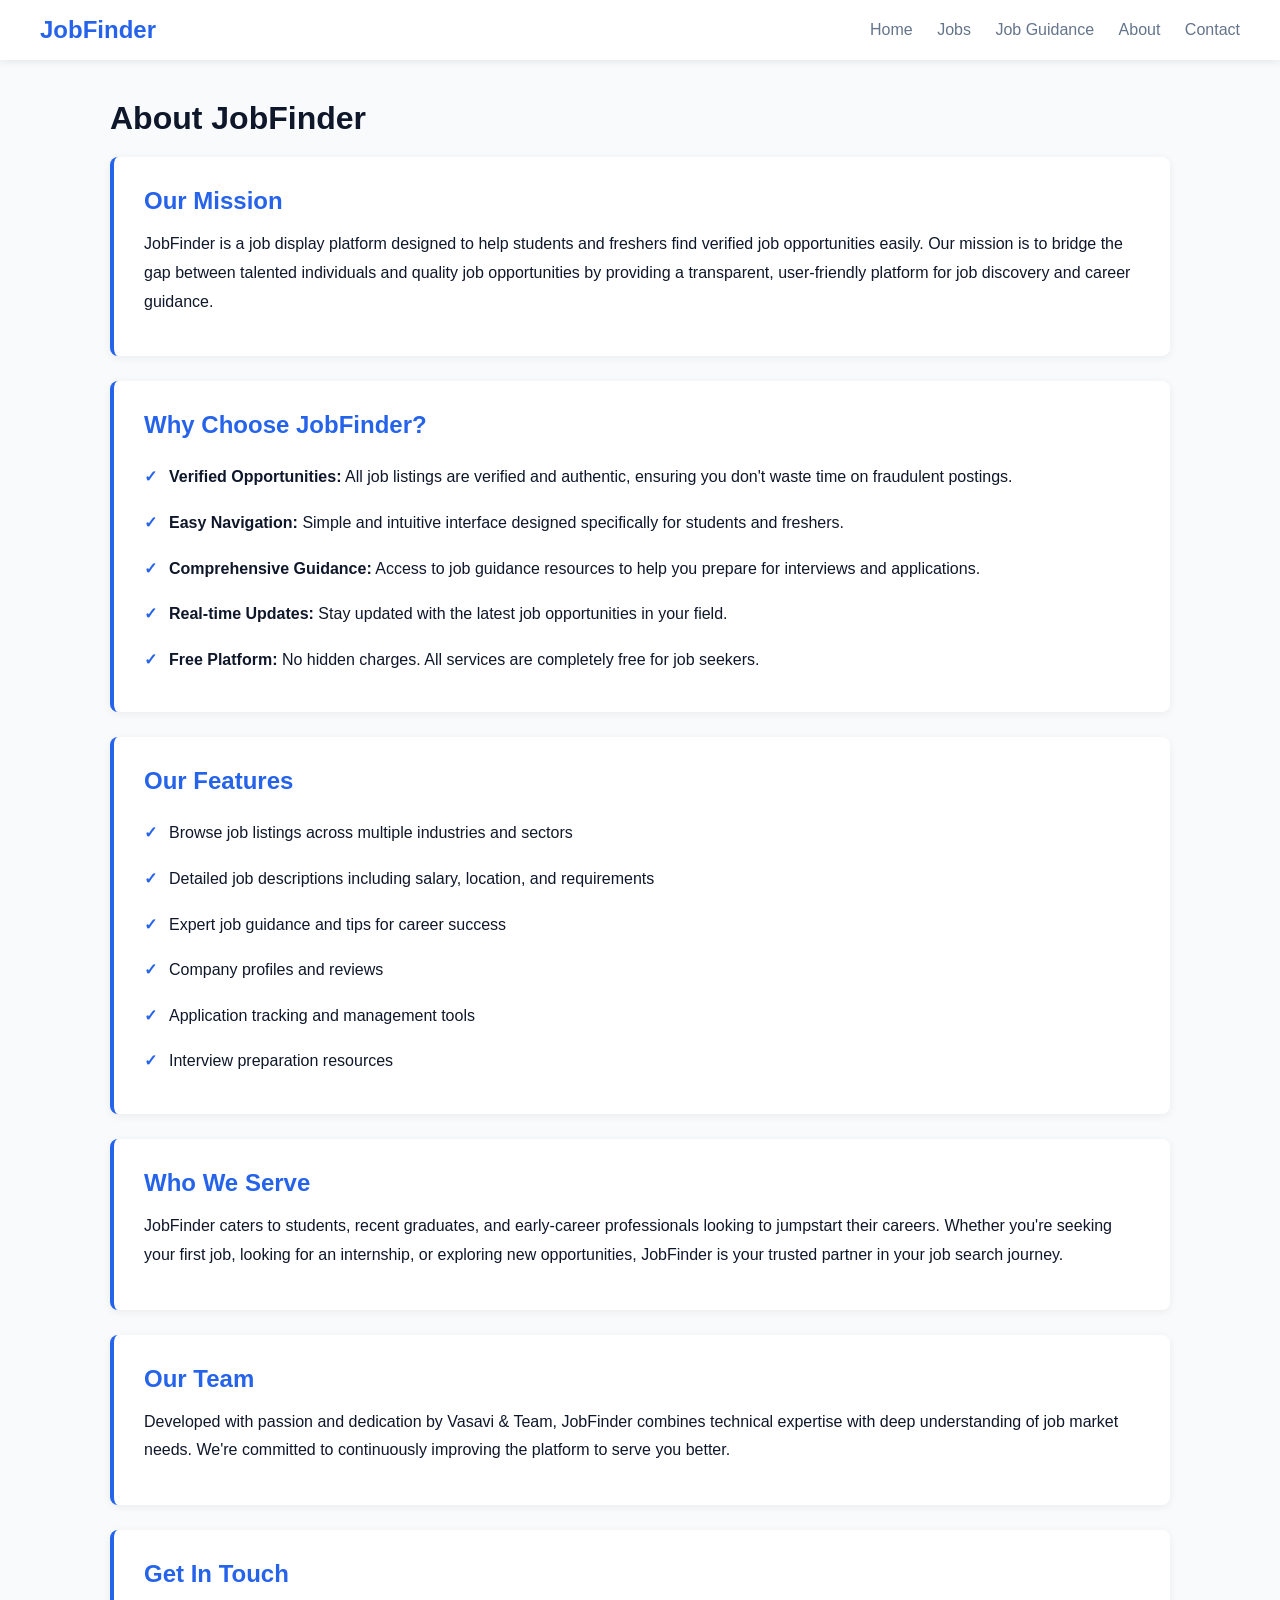
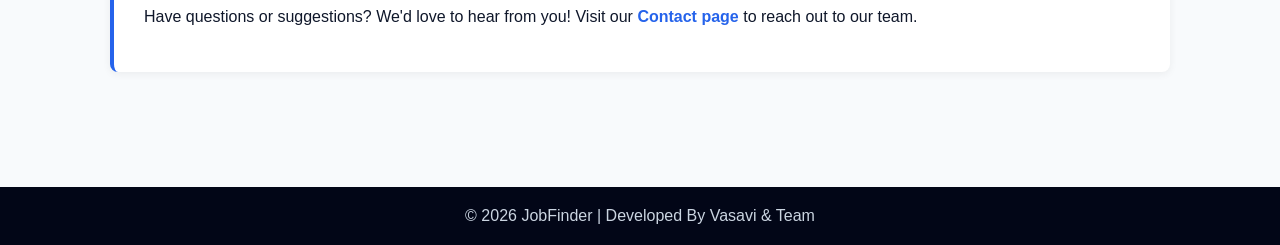
==== about.html @ 357fc119 "Add files via upload" ====
<!DOCTYPE html>
<html>
<head>
  <title>About</title>
  <link rel="stylesheet" href="css/style.css">
</head>
<body>

<!-- NAVBAR -->
<header class="navbar">
  <h2>JobFinder</h2>                      
  <nav>
    <a href="index.html">Home</a>
    <a href="jobs.html">Jobs</a>
    <a href="guidance.html">Job Guidance</a>
    <a href="about.html">About</a>
    <a href="contact.html">Contact</a>
  </nav>
</header>

<div class="container">
  <h1 class="page-title">About JobFinder</h1>
  
  <section class="about-section">
    <h2>Our Mission</h2>
    <p>
      JobFinder is a job display platform designed to help students and freshers
      find verified job opportunities easily. Our mission is to bridge the gap between 
      talented individuals and quality job opportunities by providing a transparent, 
      user-friendly platform for job discovery and career guidance.
    </p>
  </section>

  <section class="about-section">
    <h2>Why Choose JobFinder?</h2>
    <ul>
      <li><strong>Verified Opportunities:</strong> All job listings are verified and authentic, ensuring you don't waste time on fraudulent postings.</li>
      <li><strong>Easy Navigation:</strong> Simple and intuitive interface designed specifically for students and freshers.</li>
      <li><strong>Comprehensive Guidance:</strong> Access to job guidance resources to help you prepare for interviews and applications.</li>
      <li><strong>Real-time Updates:</strong> Stay updated with the latest job opportunities in your field.</li>
      <li><strong>Free Platform:</strong> No hidden charges. All services are completely free for job seekers.</li>
    </ul>
  </section>

  <section class="about-section">
    <h2>Our Features</h2>
    <ul>
      <li>Browse job listings across multiple industries and sectors</li>
      <li>Detailed job descriptions including salary, location, and requirements</li>
      <li>Expert job guidance and tips for career success</li>
      <li>Company profiles and reviews</li>
      <li>Application tracking and management tools</li>
      <li>Interview preparation resources</li>
    </ul>
  </section>

  <section class="about-section">
    <h2>Who We Serve</h2>
    <p>
      JobFinder caters to students, recent graduates, and early-career professionals 
      looking to jumpstart their careers. Whether you're seeking your first job, looking 
      for an internship, or exploring new opportunities, JobFinder is your trusted partner 
      in your job search journey.
    </p>
  </section>

  <section class="about-section">
    <h2>Our Team</h2>
    <p>
      Developed with passion and dedication by Vasavi & Team, JobFinder combines technical 
      expertise with deep understanding of job market needs. We're committed to continuously 
      improving the platform to serve you better.
    </p>
  </section>

  <section class="about-section">
    <h2>Get In Touch</h2>
    <p>
      Have questions or suggestions? We'd love to hear from you! Visit our 
      <a href="contact.html">Contact page</a> to reach out to our team.
    </p>
  </section>
</div>

<div class="footer">© 2026 JobFinder | Developed By Vasavi & Team</div>

</body>
</html>
---- css/style.css ----
:root {
  --primary: #2563eb;
  --dark: #0f172a;
  --light: #f8fafc;
  --gray: #64748b;
}

* {
  margin: 0;
  padding: 0;
  box-sizing: border-box;
  font-family: "Segoe UI", sans-serif;
}

body {
  background: var(--light);
  color: var(--dark);
}

/* Navbar */
.navbar {
  background: white;
  padding: 16px 40px;
  display: flex;
  justify-content: space-between;
  align-items: center;
  box-shadow: 0 2px 8px rgba(0,0,0,0.08);
}

.navbar h2 {
  color: var(--primary);
}

.navbar a {
  margin-left: 20px;
  text-decoration: none;
  color: var(--gray);
  font-weight: 500;
}

.navbar a:hover {
  color: var(--primary);
}

/* Container */
.container {
  max-width: 1100px;
  margin: auto;
  padding: 40px 20px;
}

/* Hero */
.hero {
  text-align: center;
  padding: 80px 20px;
  background: linear-gradient(135deg, #2563eb, #1e40af);
  color: white;
}

.hero h1 {
  font-size: 42px;
  margin-bottom: 10px;
}

.hero p {
  font-size: 18px;
  opacity: 0.9;
}

/* Jobs */
.jobs {
  display: grid;
  grid-template-columns: repeat(auto-fit, minmax(280px,1fr));
  gap: 25px;
}

.job-card {
  background: white;
  padding: 20px;
  border-radius: 10px;
  box-shadow: 0 2px 8px rgba(0,0,0,0.06);
  transition: transform 0.3s ease, box-shadow 0.3s ease;
}

.job-card:hover {
  transform: translateY(-5px);
  box-shadow: 0 8px 20px rgba(0,0,0,0.1);
}

.job-card h3 {
  color: var(--primary);
  margin-bottom: 8px;
  font-size: 18px;
}

.job-card p {
  color: var(--gray);
  font-size: 14px;
  margin-bottom: 6px;
  line-height: 1.5;
}

.job-card a {
  display: inline-block;
  margin-top: 10px;
  color: white;
  background: var(--primary);
  padding: 8px 14px;
  border-radius: 6px;
  text-decoration: none;
  font-size: 14px;
  transition: background 0.3s ease;
}

.job-card a:hover {
  background: #1e40af;
}

/* Page heading */
.page-title {
  font-size: 32px;
  margin-bottom: 20px;
}

/* Forms */
form input, form textarea {
  width: 100%;
  padding: 12px;
  margin-bottom: 15px;
  border-radius: 6px;
  border: 1px solid #cbd5e1;
}

form button {
  background: var(--primary);
  color: white;
  padding: 12px 20px;
  border: none;
  border-radius: 6px;
  cursor: pointer;
}

/* Footer */
.footer {
  background: #020617;
  color: #cbd5e1;
  text-align: center;
  padding: 20px;
  margin-top: 50px;
}

/* home page css new */

/* Buttons */
.btn-primary {
  background: white;
  color: #1e40af;
  padding: 12px 22px;
  border-radius: 8px;
  text-decoration: none;
  font-weight: 600;
}

.btn-outline {
  border: 2px solid white;
  color: white;
  padding: 12px 22px;
  border-radius: 8px;
  text-decoration: none;
  margin-left: 10px;
}

/* Hero buttons */
.hero-btns {
  margin-top: 25px;
}

/* Stats */
.stats {
  display:flex; 
  justify-content: space-around; 
  background: white;
  padding: 20px 20px;
  text-align: center;
}

.stats h2 {
  color: #2563eb;
}

/* Section title */
.section-title {
  font-size: 28px;
  margin-bottom: 20px;
}

/* Categories */
.categories {
  display: grid;
  grid-template-columns: repeat(auto-fit, minmax(180px,1fr));
  gap: 15px;
}

.category {
  background: #e0e7ff;
  padding: 20px;
  text-align: center;
  border-radius: 8px;
  font-weight: 500;
}

/* Why section */
.why {
  background: #f1f5f9;
  padding: 60px 20px;
  text-align: center;
}

.why-grid {
  display: grid;
  grid-template-columns: repeat(auto-fit, minmax(250px,1fr));
  gap: 25px;
  margin-top: 30px;
}

/* Guidance */
.guidance-list {
  list-style: none;
  line-height: 2;
}

/* CTA */
.cta {
  background: linear-gradient(135deg, #2563eb, #1e40af);
  color: white;
  text-align: center;
  padding: 60px 20px;
}

#pad {
  padding-bottom: 30px;
}

/* Enhanced Guidance Section */
.guidance-grid {
  display: grid;
  grid-template-columns: repeat(auto-fit, minmax(250px, 1fr));
  gap: 25px;
  margin-bottom: 30px;
}

.guidance-card {
  background: white;
  padding: 30px;
  border-radius: 12px;
  box-shadow: 0 4px 12px rgba(0, 0, 0, 0.08);
  text-align: center;
  transition: transform 0.3s ease, box-shadow 0.3s ease;
  border-top: 4px solid var(--primary);
}

.guidance-card:hover {
  transform: translateY(-8px);
  box-shadow: 0 8px 24px rgba(0, 0, 0, 0.12);
}

.guidance-icon {
  font-size: 48px;
  margin-bottom: 15px;
}

.guidance-card h3 {
  color: var(--primary);
  margin-bottom: 10px;
  font-size: 18px;
}

.guidance-card p {
  color: var(--gray);
  line-height: 1.6;
  font-size: 14px;
}

.view-more-btn {
  display: inline-block;
  background: var(--primary);
  color: white;
  padding: 12px 28px;
  border-radius: 8px;
  text-decoration: none;
  font-weight: 600;
  transition: background 0.3s ease;
}

.view-more-btn:hover {
  background: #1e40af;
}

/* How It Works Section */
.how-it-works {
  background: linear-gradient(135deg, #f0f4ff, #f8fafc);
  padding: 60px 20px;
}

.steps-grid {
  display: grid;
  grid-template-columns: repeat(auto-fit, minmax(240px, 1fr));
  gap: 30px;
  margin-top: 40px;
}

.step {
  background: white;
  padding: 30px;
  border-radius: 12px;
  text-align: center;
  box-shadow: 0 2px 8px rgba(0, 0, 0, 0.06);
}

.step-number {
  display: inline-flex;
  align-items: center;
  justify-content: center;
  width: 50px;
  height: 50px;
  background: var(--primary);
  color: white;
  border-radius: 50%;
  font-size: 24px;
  font-weight: bold;
  margin-bottom: 15px;
}

.step h3 {
  color: var(--dark);
  margin-bottom: 10px;
  font-size: 18px;
}

.step p {
  color: var(--gray);
  line-height: 1.6;
  font-size: 14px;
}

/* Testimonials */
.testimonials-grid {
  display: grid;
  grid-template-columns: repeat(auto-fit, minmax(280px, 1fr));
  gap: 25px;
  margin-top: 40px;
}

.testimonial-card {
  background: white;
  padding: 25px;
  border-radius: 12px;
  box-shadow: 0 4px 12px rgba(0, 0, 0, 0.08);
  border-left: 4px solid var(--primary);
}

.stars {
  font-size: 20px;
  margin-bottom: 15px;
}

.testimonial-text {
  color: var(--dark);
  font-size: 15px;
  line-height: 1.8;
  margin-bottom: 15px;
  font-style: italic;
}

.testimonial-author {
  color: var(--primary);
  font-weight: 600;
  font-size: 14px;
}

/* Features Highlight */
.features-highlight {
  background: #f8fafc;
  padding: 60px 20px;
}

.features-list {
  display: grid;
  grid-template-columns: repeat(auto-fit, minmax(300px, 1fr));
  gap: 30px;
  margin-top: 40px;
}

.feature-item {
  display: flex;
  gap: 20px;
  padding: 20px;
  background: white;
  border-radius: 10px;
  box-shadow: 0 2px 8px rgba(0, 0, 0, 0.05);
}

.feature-number {
  display: flex;
  align-items: center;
  justify-content: center;
  min-width: 40px;
  height: 40px;
  background: #e0e7ff;
  color: var(--primary);
  border-radius: 50%;
  font-size: 20px;
  font-weight: bold;
  flex-shrink: 0;
}

.feature-item h4 {
  color: var(--dark);
  margin-bottom: 5px;
  font-size: 16px;
}

.feature-item p {
  color: var(--gray);
  font-size: 14px;
  line-height: 1.5;
  margin: 0;
}

/* Enhanced CTA */
.cta {
  background: linear-gradient(135deg, #2563eb 0%, #1e40af 100%);
  color: white;
  text-align: center;
  padding: 80px 20px;
  position: relative;
  overflow: hidden;
}

.cta::before {
  content: '';
  position: absolute;
  top: -50%;
  right: -10%;
  width: 300px;
  height: 300px;
  background: rgba(255, 255, 255, 0.1);
  border-radius: 50%;
  pointer-events: none;
}

.cta-content {
  position: relative;
  z-index: 1;
}

.cta h2 {
  font-size: 36px;
  margin-bottom: 15px;
}

.cta p {
  font-size: 18px;
  opacity: 0.95;
  margin-bottom: 30px;
}

.cta-buttons {
  display: flex;
  gap: 15px;
  justify-content: center;
  flex-wrap: wrap;
}

.cta .btn-primary {
  background: white;
  color: #1e40af;
  margin-left: 0;
}

.cta .btn-outline {
  margin-left: 0;
}

/* Employers Section */
.employers-section {
  background: #f1f5f9;
  padding: 60px 20px;
  text-align: center;
}

.employers-desc {
  font-size: 18px;
  color: var(--gray);
  margin: 20px 0 30px;
}

.admin-btn {
  display: inline-block;
  background: var(--primary);
  color: white;
  padding: 15px 32px;
  border-radius: 8px;
  text-decoration: none;
  font-weight: 600;
  font-size: 16px;
  transition: background 0.3s ease, transform 0.3s ease;
}

.admin-btn:hover {
  background: #1e40af;
  transform: scale(1.05);
}

/* Responsive adjustments */
@media (max-width: 768px) {
  .cta h2 {
    font-size: 28px;
  }
  
  .steps-grid {
    grid-template-columns: 1fr;
  }
  
  .features-list {
    grid-template-columns: 1fr;
  }
  
  .cta-buttons {
    flex-direction: column;
    align-items: center;
  }
  
  .btn-outline {
    margin-left: 0;
  }
}

/* About Page Styles */
.about-section {
  background: white;
  padding: 30px;
  margin-bottom: 25px;
  border-radius: 8px;
  box-shadow: 0 2px 8px rgba(0, 0, 0, 0.06);
  border-left: 4px solid var(--primary);
}

.about-section h2 {
  color: var(--primary);
  font-size: 24px;
  margin-bottom: 15px;
}

.about-section p {
  color: var(--dark);
  font-size: 16px;
  line-height: 1.8;
  margin-bottom: 10px;
}

.about-section ul {
  list-style: none;
  padding-left: 0;
}

.about-section li {
  color: var(--dark);
  font-size: 16px;
  padding: 10px 0;
  padding-left: 25px;
  position: relative;
  line-height: 1.6;
}

.about-section li:before {
  content: "✓";
  position: absolute;
  left: 0;
  color: var(--primary);
  font-weight: bold;
}

.about-section a {
  color: var(--primary);
  text-decoration: none;
  font-weight: 600;
}

.about-section a:hover {
  text-decoration: underline;
}
/* Admin Page Styling */
.admin-section {
  background: white;
  border-radius: 12px;
  padding: 40px;
  box-shadow: 0 4px 20px rgba(0, 0, 0, 0.08);
  margin-bottom: 40px;
}

.admin-title {
  font-size: 32px;
  color: var(--dark);
  margin-bottom: 10px;
}

.admin-subtitle {
  font-size: 16px;
  color: var(--gray);
  margin-bottom: 30px;
}

.job-form {
  margin-bottom: 40px;
}

.form-group {
  margin-bottom: 25px;
}

.form-group label {
  display: block;
  font-weight: 600;
  color: var(--dark);
  margin-bottom: 8px;
  font-size: 15px;
}

.required {
  color: #ef4444;
}

.form-group input,
.form-group select,
.form-group textarea {
  width: 100%;
  padding: 12px 15px;
  border: 2px solid #e2e8f0;
  border-radius: 8px;
  font-size: 15px;
  font-family: inherit;
  transition: border-color 0.3s ease, box-shadow 0.3s ease;
}

.form-group input:focus,
.form-group select:focus,
.form-group textarea:focus {
  outline: none;
  border-color: var(--primary);
  box-shadow: 0 0 0 3px rgba(37, 99, 235, 0.1);
}

.form-group textarea {
  resize: vertical;
  min-height: 120px;
}

.form-row {
  display: grid;
  grid-template-columns: 1fr 1fr;
  gap: 20px;
}

.form-actions {
  display: flex;
  gap: 15px;
  margin-top: 30px;
}

.btn-submit {
  flex: 1;
  background: var(--primary);
  color: white;
  padding: 14px 28px;
  border: none;
  border-radius: 8px;
  font-size: 16px;
  font-weight: 600;
  cursor: pointer;
  transition: background 0.3s ease, transform 0.2s ease;
}

.btn-submit:hover {
  background: #1e40af;
  transform: translateY(-2px);
}

.btn-submit:active {
  transform: translateY(0);
}

.btn-reset {
  flex: 1;
  background: #f1f5f9;
  color: var(--dark);
  padding: 14px 28px;
  border: 2px solid #cbd5e1;
  border-radius: 8px;
  font-size: 16px;
  font-weight: 600;
  cursor: pointer;
  transition: background 0.3s ease, border-color 0.3s ease;
}

.btn-reset:hover {
  background: #e2e8f0;
  border-color: var(--gray);
}

.info-box {
  background: linear-gradient(135deg, #e0e7ff 0%, #f0f4ff 100%);
  border-left: 4px solid var(--primary);
  padding: 20px;
  border-radius: 8px;
}

.info-box h3 {
  color: var(--dark);
  margin-bottom: 15px;
  font-size: 18px;
}

.info-box ul {
  list-style: none;
  padding: 0;
}

.info-box li {
  color: var(--dark);
  padding: 8px 0;
  padding-left: 25px;
  position: relative;
}

.info-box li:before {
  content: "→";
  position: absolute;
  left: 0;
  color: var(--primary);
  font-weight: bold;
}

/* Job Details Page Styling */
.job-details-section {
  background: white;
  border-radius: 12px;
  padding: 40px;
  box-shadow: 0 4px 20px rgba(0, 0, 0, 0.08);
}

.job-header {
  display: flex;
  justify-content: space-between;
  align-items: flex-start;
  margin-bottom: 30px;
  padding-bottom: 25px;
  border-bottom: 2px solid #e2e8f0;
}

.job-title-section h1 {
  font-size: 32px;
  color: var(--dark);
  margin-bottom: 10px;
}

.company-name {
  font-size: 18px;
  color: var(--primary);
  font-weight: 600;
}

.job-badges {
  display: flex;
  gap: 12px;
  margin-top: 12px;
  flex-wrap: wrap;
}

.badge {
  display: inline-block;
  background: #e0e7ff;
  color: var(--primary);
  padding: 6px 14px;
  border-radius: 20px;
  font-size: 13px;
  font-weight: 600;
}

.badge.salary {
  background: #dbeafe;
  color: #0284c7;
}

.badge.type {
  background: #fef3c7;
  color: #b45309;
}

.apply-btn {
  background: var(--primary);
  color: white;
  padding: 12px 28px;
  border: none;
  border-radius: 8px;
  font-size: 16px;
  font-weight: 600;
  cursor: pointer;
  transition: background 0.3s ease, transform 0.2s ease;
}

.apply-btn:hover {
  background: #1e40af;
  transform: translateY(-2px);
}

.job-details-grid {
  display: grid;
  grid-template-columns: 2fr 1fr;
  gap: 30px;
  margin-bottom: 30px;
}

.job-description {
  background: #f8fafc;
  padding: 25px;
  border-radius: 10px;
  border-left: 4px solid var(--primary);
}

.job-description h2 {
  font-size: 20px;
  color: var(--dark);
  margin-bottom: 15px;
}

.job-description p {
  color: var(--dark);
  line-height: 1.8;
  white-space: pre-wrap;
}

.job-sidebar {
  display: flex;
  flex-direction: column;
  gap: 20px;
}

.info-card {
  background: #f8fafc;
  padding: 20px;
  border-radius: 10px;
  border-left: 4px solid var(--primary);
}

.info-card h3 {
  font-size: 16px;
  color: var(--dark);
  margin-bottom: 12px;
  font-weight: 600;
}

.info-card p {
  color: var(--gray);
  font-size: 15px;
  line-height: 1.6;
}

.info-card strong {
  color: var(--dark);
  font-weight: 600;
}

.back-btn {
  display: inline-block;
  color: var(--primary);
  text-decoration: none;
  font-weight: 600;
  margin-bottom: 20px;
  transition: color 0.3s ease;
}

.back-btn:hover {
  color: #1e40af;
}

/* Responsive adjustments */
@media (max-width: 768px) {
  .admin-section {
    padding: 25px;
  }

  .form-row {
    grid-template-columns: 1fr;
  }

  .form-actions {
    flex-direction: column;
  }

  .job-header {
    flex-direction: column;
    gap: 20px;
  }

  .job-details-grid {
    grid-template-columns: 1fr;
  }

  .job-badges {
    margin-top: 12px;
  }

  .btn-submit,
  .btn-reset {
    width: 100%;
  }
}
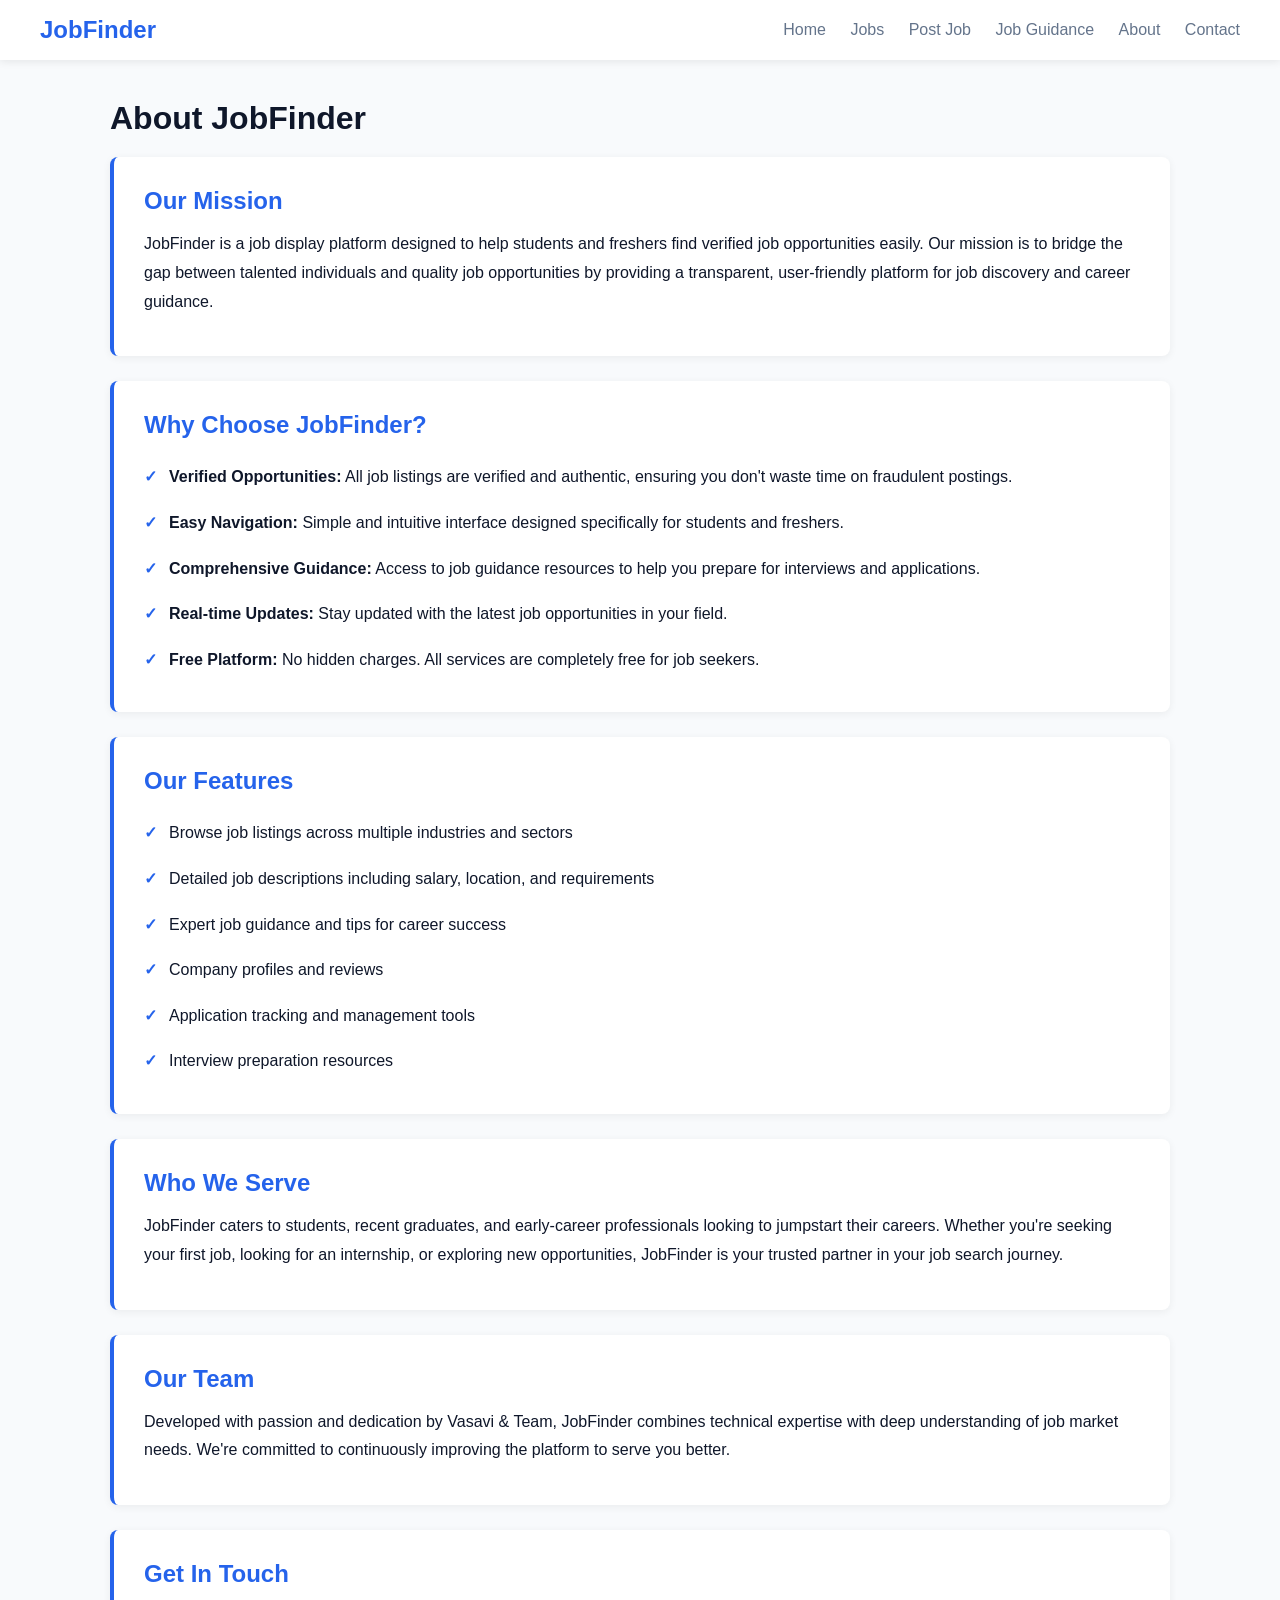
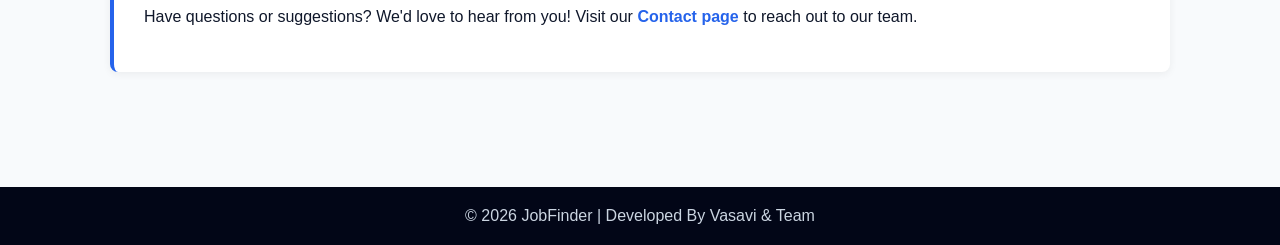
==== commit 7490d7b5: "Update about.html" ====
--- a/about.html
+++ b/about.html
@@ -12,6 +12,7 @@
   <nav>
     <a href="index.html">Home</a>
     <a href="jobs.html">Jobs</a>
+    <a href="admin.html">Post Job</a>
     <a href="guidance.html">Job Guidance</a>
     <a href="about.html">About</a>
     <a href="contact.html">Contact</a>
@@ -86,3 +87,4 @@
 
 </body>
 </html>
+
